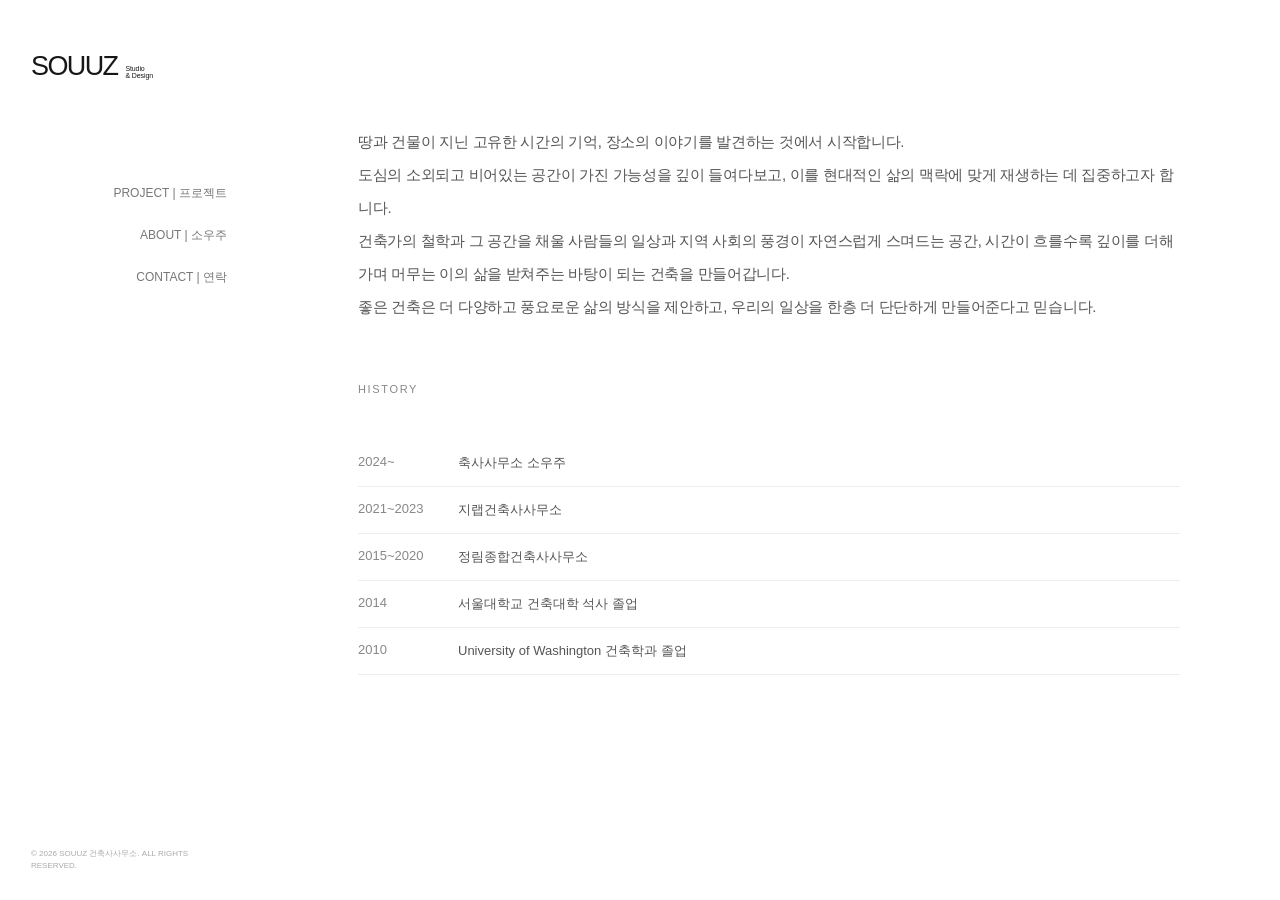
==== about.html @ e61dbb75 "Update mobile responsive hamburger menu" ====
<!doctype html>
<html lang="ko">
<head>
	<meta charset="utf-8">
	<meta name="viewport" content="width=device-width, initial-scale=1">
	<meta name="description" content="건축 스튜디오 포트폴리오 데모">
	<title>SOUUZ</title>
	<link rel="stylesheet" href="styles.css">
	<link rel="preconnect" href="https://fonts.googleapis.com">
	<link rel="preconnect" href="https://fonts.gstatic.com" crossorigin>
	<link href="https://fonts.googleapis.com/css2?family=Instrument+Serif:ital@0;1&family=Inter:wght@300;400;500;600&display=swap" rel="stylesheet">
	<link rel="stylesheet" href="https://cdn.jsdelivr.net/npm/swiper@11/swiper-bundle.min.css"/>
	<script src="https://cdn.jsdelivr.net/npm/swiper@11/swiper-bundle.min.js"></script>
</head>
<body>
	<div class="site-shell">
		<header class="sidebar">
			<a class="brand" href="./index.html" aria-label="홈으로 이동">
				<strong>SOUUZ</strong>
				<span>Studio<br>&amp; Design</span>
			</a>
			<button class="menu-toggle" aria-expanded="false" aria-controls="main-menu">
				<span></span><span></span><span></span>
				<span class="sr-only">메뉴 열기</span>
		    </button>
			<nav id="main-menu" class="main-nav" aria-label="주 메뉴">
				<a href="./index.html">PROJECT <span>| 프로젝트</span></a>
				<a href="./about.html">ABOUT <span>| 소우주</span></a>
				<a href="./contact.html">CONTACT <span>| 연락</span></a>
			</nav>
			<p class="copyright">© 2026 SOUUZ 건축사사무소. ALL RIGHTS RESERVED.</p>
		</header>
		<main class="about-page">
			<section class="about-intro">
				<p>
					땅과 건물이 지닌 고유한 시간의 기억, 장소의 이야기를 발견하는 것에서 시작합니다. </br>
					도심의 소외되고 비어있는 공간이 가진 가능성을 깊이 들여다보고, 이를 현대적인 삶의 맥락에 맞게 재생하는 데 집중하고자 합니다. </br>
					건축가의 철학과 그 공간을 채울 사람들의 일상과 지역 사회의 풍경이 자연스럽게 스며드는 공간, 시간이 흐를수록 깊이를 더해가며 머무는 이의 삶을 받쳐주는 바탕이 되는 건축을 만들어갑니다. </br>
					좋은 건축은 더 다양하고 풍요로운 삶의 방식을 제안하고, 우리의 일상을 한층 더 단단하게 만들어준다고 믿습니다. 
				</p>
			</section>
			<section class="about-history">
			   <h2>HISTORY</h2>
				<div class="history-list">
					<div class="history-item">
						<span>2024~ </span>
						<p>축사사무소 소우주</p>
					</div>
					<div class="history-item">
						<span>2021~2023</span>
						<p>지랩건축사사무소</p>
					</div>
					<div class="history-item">
						<span>2015~2020</span>
						<p>정림종합건축사사무소</p>
					</div>
					<div class="history-item">
						<span>2014</span>
						<p>서울대학교 건축대학 석사 졸업</p>
					</div>
					<div class="history-item">
						<span>2010</span>
						<p>University of Washington 건축학과 졸업</p>
					</div>
				</div>
			</section>
		</main>
	</div>
	<script src="sub_script.js"></script>
	<script src="script.js"></script>
</body>
</html>
---- styles.css ----
:root {
  --sidebar: 258px;
  --ink: #171717;
  --muted: #777;
}

@font-face {
    font-family: "Satoshi";
    src: url("fonts/Satoshi-Regular.woff2") format("woff2");
    font-weight: 400;
}

@font-face {
    font-family: "Satoshi";
    src: url("fonts/Satoshi-Medium.woff2") format("woff2");
    font-weight: 500;
}

@font-face {
    font-family: "Satoshi";
    src: url("fonts/Satoshi-Bold.woff2") format("woff2");
    font-weight: 700;
}

* { box-sizing: border-box; }
html { scroll-behavior: smooth; }
body { margin: 0; color: var(--ink); background: #fff; font-family: Arial, "Noto Sans KR", sans-serif; }
button, a { color: inherit; }
button { font: inherit; }
.sr-only { position: absolute; width: 1px; height: 1px; padding: 0; margin: -1px; overflow: hidden; clip: rect(0,0,0,0); white-space: nowrap; border: 0; }

.site-shell { min-height: 100svh; display: grid; grid-template-columns: var(--sidebar) minmax(0, 1fr); }
.sidebar { position: relative; z-index: 10; min-height: 100svh; padding: 54px 31px 28px; display: flex; flex-direction: column; background: #fff; }
.brand { display: flex; align-items: flex-end; gap: 8px; text-decoration: none; width: fit-content; }
.brand strong { font-family: Georgia, "Times New Roman", serif; font-size: 27px; letter-spacing: -3px; line-height: .95; }
.brand span { font-size: 7px; line-height: 1.05; letter-spacing: -.1px; }
.main-nav { margin-top: 105px; display: flex; flex-direction: column; align-items: flex-end; gap: 25px; }
.main-nav a { position: relative; font-size: 12px; font-weight: 400; color: #777; text-decoration: none; transition: color .25s ease; }
.main-nav a::after { content: ""; position: absolute; left: 0; bottom: -5px; width: 0; height: 1px; background: #111; transition: width .25s ease; }
.main-nav a:hover, .main-nav a:focus-visible { color: #111; }
.main-nav a:hover::after, .main-nav a:focus-visible::after { width: 100%; }
.copyright { margin: auto 0 0; color: #aaa; font-size: 8px; line-height: 1.5; }
.menu-toggle { display: none; }
.menu-toggle{ position:relative; z-index:30;}

/* ===========================
   PROJECT GRID
=========================== */

.project-grid{
    min-width:0;
    min-height:100svh;

    display:grid;
    grid-template-columns:repeat(3,minmax(280px,1fr));

    gap:55px 42px;

    padding:60px;

    align-content:start;

    background:#fff;
}

.project-card{
    display:block;
    text-decoration:none;
    color:#171717;
}

.project-card:hover{
    cursor:pointer;
}

.thumb{
    overflow:hidden;
    background:#f2f2f2;
}

.thumb img{
    display:block;
    width:100%;
    aspect-ratio:5 / 4;
    object-fit:cover;
    transition:.45s ease;
}

.project-card:hover img{
    transform:scale(1.03);
}

.project-text{
    margin-top:16px;
}

.project-text h3{
    font-family: Arial,"Noto Sans KR",sans-serif;
    font-size:18px;
    font-weight:400;
    letter-spacing:-0.02em;
}

.project-text p{
    margin-top:3px;
    color:#777;
    font-size:12px;
    letter-spacing:.01em;
    text-transform:uppercase;
}

body{
    font-family:"Satoshi","Noto Sans KR",sans-serif;
}

.brand strong{
    font-family:"Satoshi",sans-serif;
    font-weight:500;
    letter-spacing:-0.06em;
}

@media (max-width: 760px) {
  .site-shell { display: block; }
  .sidebar { position: fixed; inset: 0 0 auto; min-height: 0; height: 76px; padding: 0 22px; flex-direction: row; align-items: center; justify-content: space-between; background: rgba(255,255,255,.96); backdrop-filter: blur(8px); }
  .brand strong { font-size: 24px; }
  .menu-toggle { display: grid; gap: 4px; padding: 10px 4px; border: 0; background: transparent; cursor: pointer; }
  .menu-toggle > span:not(.sr-only) { width: 23px; height: 1px; background: #111; transition: transform .25s, opacity .25s; }
  .menu-toggle[aria-expanded="true"] > span:nth-child(1) { transform: translateY(5px) rotate(45deg); }
  .menu-toggle[aria-expanded="true"] > span:nth-child(2) { opacity: 0; }
  .menu-toggle[aria-expanded="true"] > span:nth-child(3) { transform: translateY(-5px) rotate(-45deg); }
  .main-nav { position: fixed; z-index: 20; inset: 76px 0 auto; margin: 0; padding: 38px 25px 44px; align-items: center; gap: 28px; background: rgba(255,255,255,.97); transform: translateY(-130%); opacity: 0; transition: transform .32s ease, opacity .25s ease; }
  .main-nav.is-open { transform: translateY(0); opacity: 1; }
  .main-nav a { font-size: 13px; }
  .copyright { display: none; }
  .hero { min-height: 100svh; }
  .project-info { left: 23px; bottom: 92px; }
  .project-info h1 { font-size: clamp(35px, 11vw, 54px); }
  .slider-controls { right: 20px; bottom: 27px; }
}

.project-slider{
    width:100%;
    height:calc(100vh - 120px);
}

.project-slider .swiper{
    width:100%;
    height:100%;
}

.swiper-slide{
    display:flex;
    align-items:center;
    justify-content:center;
}

.swiper-slide img{
    width:100%;
    height:100%;
    object-fit:contain;
}

.swiper-button-prev,
.swiper-button-next{
    color:#111;
}

.project-detail{
    display:grid;
    grid-template-columns:280px 1fr;
    gap:50px;
    padding:60px;
    height:100vh;
}

.project-meta{
    align-self:end;
    padding-bottom:20px;
}

.project-meta{
    font-size:12px;
    line-height:1.8;
}


.project-meta h1{
    font-size:16px;
    font-weight:500;
    margin-bottom:40px;
}


.project-slider{
    width:100%;
    height:calc(100vh - 120px);
}


.project-slider img{
    width:100%;
    height:100%;
    object-fit:contain;
}

.about-page{
    padding:80px 100px;
}

.about-intro{
    max-width:100%;
    padding-top:30px;
    margin-bottom:60px;
}

.about-intro p{
    font-size:15px;
    line-height:2.2;
    letter-spacing:-0.02em;
    color:#555;
}


.about-history{
    max-width:850px;
}


.about-history h2{
    font-size:11px;
    font-weight:400;
    letter-spacing:.15em;
    color:#888;
    margin-bottom:45px;
}


.history-item{
    display:grid;
    grid-template-columns:120px 1fr;
    padding:18px 0;
    border-bottom:1px solid #ededed;

    font-size:13px;
}


.history-item span{
    color:#999;
}


.history-item p{
    margin:0;
    color:#555;
}


.history-item{
    display:grid;
    grid-template-columns:100px 1fr;
    padding:14px 0;
    border-bottom:1px solid #eee;
    font-size:13px;
}


.history-item span{
    color:#888;
}


.history-item p{
    margin:0;
}

.contact-page{
    padding:80px;
}

.contact-content{
    max-width:500px;
}


.contact-content h1{
    font-size:12px;
    font-weight:400;
    margin-bottom:80px;
}


.contact-info{
    font-size:14px;
    line-height:2.2;
    color:#555;
}


.contact-info p{
    margin:0;
}

@media (prefers-reduced-motion: reduce) {
  *, *::before, *::after { scroll-behavior: auto !important; transition-duration: .01ms !important; }
}


/* ===========================
   RESPONSIVE FIX
=========================== */


/* Tablet */
@media (max-width: 1024px) {

    :root {
        --sidebar: 220px;
    }


    .project-grid {
        grid-template-columns: repeat(2, minmax(220px,1fr));
        gap: 40px 30px;
        padding: 40px;
    }


    .project-detail {
        grid-template-columns: 220px 1fr;
        gap: 30px;
        padding: 40px;
    }


    .about-page {
        padding: 60px;
    }


    .contact-page {
        padding: 60px;
    }

}



/* Mobile */
@media (max-width:760px){


    /* ��ü ���̾ƿ� */
    .site-shell{
        display:block;
    }


    /* ������Ʈ ����Ʈ */
    .project-grid{

        display:grid;

        grid-template-columns:1fr;

        gap:35px;

        padding:95px 22px 40px;

    }


    .project-card{
        width:100%;
    }


    .thumb img{
        aspect-ratio:4 / 3;
    }


    .project-text{
        margin-top:12px;
    }


    .project-text h3{
        font-size:16px;
    }



    /* �� ������ */

    .project-detail{

        display:flex;

        flex-direction:column;

        height:auto;

        padding:100px 22px 40px;

        gap:30px;

    }


    .project-meta{

        order:2;

    }


    .project-meta h1{

        margin-bottom:20px;

    }


    .project-slider{

        order:1;

        height:auto;

        aspect-ratio:4 / 3;

    }


    .project-slider .swiper{

        height:100%;

    }


    .swiper-slide img{

        object-fit:contain;

    }




    /* ABOUT */

    .about-page{

        padding:110px 22px 50px;

    }


    .about-intro{

        padding-top:0;

        margin-bottom:40px;

    }


    .about-intro p{

        font-size:14px;

        line-height:2;

    }



    .history-item{

        grid-template-columns:80px 1fr;

        font-size:12px;

        gap:10px;

    }




    /* CONTACT */

    .contact-page{

        padding:110px 22px 50px;

    }


    .contact-content{

        max-width:none;

    }


    .contact-content h1{

        margin-bottom:50px;

    }


    .contact-info{

        font-size:13px;

    }


}




/* ���� ����� */
@media(max-width:420px){


    .brand strong{

        font-size:22px;

    }


    .project-grid{

        padding-left:18px;

        padding-right:18px;

    }


    .project-text h3{

        font-size:15px;

    }


}
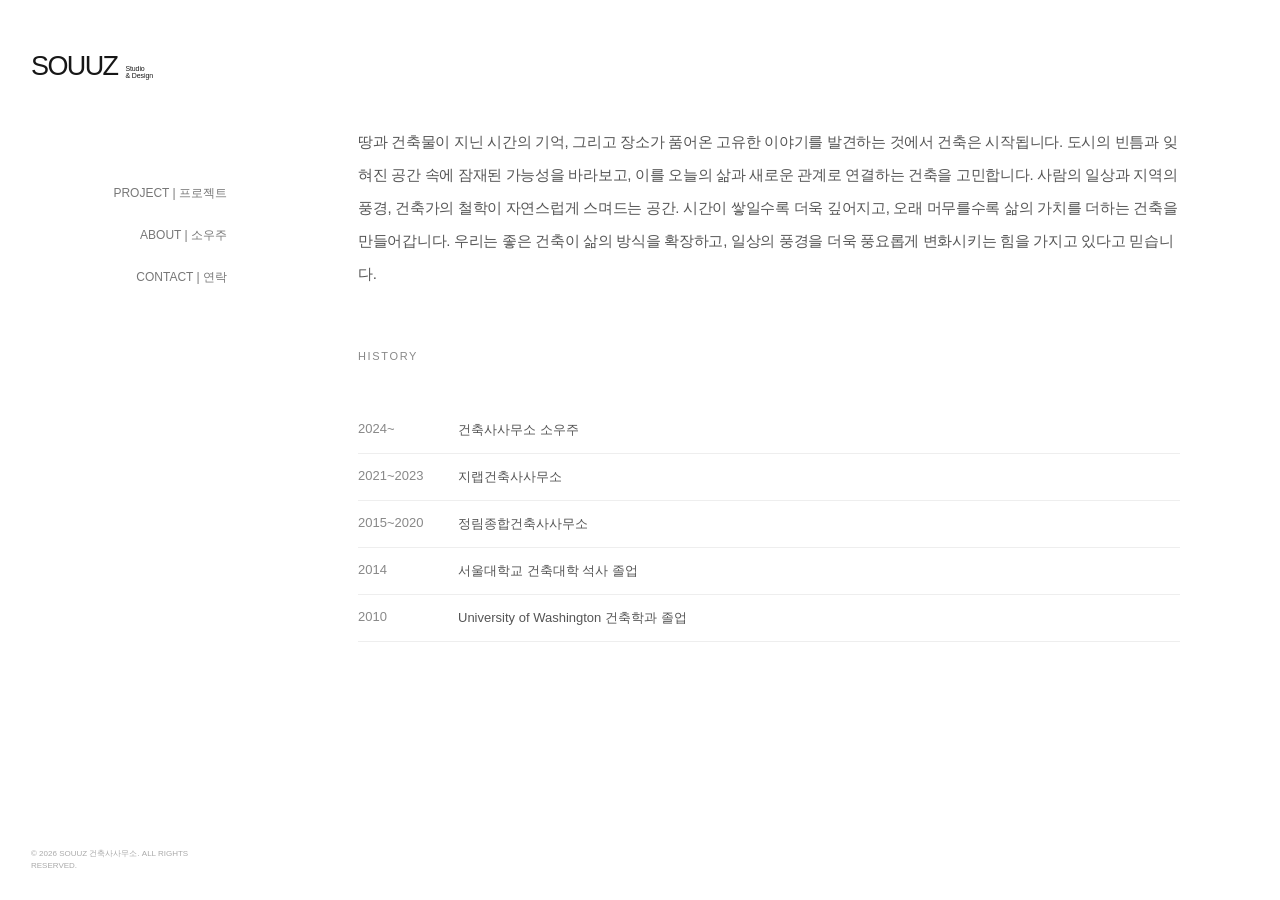
==== commit f3abb6af: "Revise about section and update history text" ====
--- a/about.html
+++ b/about.html
@@ -33,10 +33,10 @@
 		<main class="about-page">
 			<section class="about-intro">
 				<p>
-					땅과 건물이 지닌 고유한 시간의 기억, 장소의 이야기를 발견하는 것에서 시작합니다. </br>
-					도심의 소외되고 비어있는 공간이 가진 가능성을 깊이 들여다보고, 이를 현대적인 삶의 맥락에 맞게 재생하는 데 집중하고자 합니다. </br>
-					건축가의 철학과 그 공간을 채울 사람들의 일상과 지역 사회의 풍경이 자연스럽게 스며드는 공간, 시간이 흐를수록 깊이를 더해가며 머무는 이의 삶을 받쳐주는 바탕이 되는 건축을 만들어갑니다. </br>
-					좋은 건축은 더 다양하고 풍요로운 삶의 방식을 제안하고, 우리의 일상을 한층 더 단단하게 만들어준다고 믿습니다. 
+				땅과 건축물이 지닌 시간의 기억, 그리고 장소가 품어온 고유한 이야기를 발견하는 것에서 건축은 시작됩니다.
+                도시의 빈틈과 잊혀진 공간 속에 잠재된 가능성을 바라보고, 이를 오늘의 삶과 새로운 관계로 연결하는 건축을 고민합니다.
+                사람의 일상과 지역의 풍경, 건축가의 철학이 자연스럽게 스며드는 공간. 시간이 쌓일수록 더욱 깊어지고, 오래 머무를수록 삶의 가치를 더하는 건축을 만들어갑니다.
+                우리는 좋은 건축이 삶의 방식을 확장하고, 일상의 풍경을 더욱 풍요롭게 변화시키는 힘을 가지고 있다고 믿습니다.
 				</p>
 			</section>
 			<section class="about-history">
@@ -44,7 +44,7 @@
 				<div class="history-list">
 					<div class="history-item">
 						<span>2024~ </span>
-						<p>축사사무소 소우주</p>
+						<p>건축사사무소 소우주</p>
 					</div>
 					<div class="history-item">
 						<span>2021~2023</span>
--- a/styles.css
+++ b/styles.css
@@ -28,7 +28,6 @@
 button, a { color: inherit; }
 button { font: inherit; }
 .sr-only { position: absolute; width: 1px; height: 1px; padding: 0; margin: -1px; overflow: hidden; clip: rect(0,0,0,0); white-space: nowrap; border: 0; }
-
 .site-shell { min-height: 100svh; display: grid; grid-template-columns: var(--sidebar) minmax(0, 1fr); }
 .sidebar { position: relative; z-index: 10; min-height: 100svh; padding: 54px 31px 28px; display: flex; flex-direction: column; background: #fff; }
 .brand { display: flex; align-items: flex-end; gap: 8px; text-decoration: none; width: fit-content; }
@@ -138,16 +137,6 @@
   .slider-controls { right: 20px; bottom: 27px; }
 }
 
-.project-slider{
-    width:100%;
-    height:calc(100vh - 120px);
-}
-
-.project-slider .swiper{
-    width:100%;
-    height:100%;
-}
-
 .swiper-slide{
     display:flex;
     align-items:center;
@@ -162,7 +151,25 @@
 
 .swiper-button-prev,
 .swiper-button-next{
-    color:#111;
+    width:48px;
+    height:48px;
+    color:rgba(255,255,255,.35) !important;
+    transition:color .25s ease;
+}
+
+.project-slider:hover .swiper-button-prev,
+.project-slider:hover .swiper-button-next{
+    color:rgba(255,255,255,.90) !important;
+}
+
+.project-slider{
+    width:100%;
+    height:calc(100vh - 120px);
+}
+
+.project-slider .swiper{
+    width:100%;
+    height:100%;
 }
 
 .project-detail{
@@ -183,19 +190,16 @@
     line-height:1.8;
 }
 
-
 .project-meta h1{
     font-size:16px;
     font-weight:500;
     margin-bottom:40px;
 }
 
-
 .project-slider{
     width:100%;
     height:calc(100vh - 120px);
 }
-
 
 .project-slider img{
     width:100%;
@@ -220,11 +224,9 @@
     color:#555;
 }
 
-
 .about-history{
     max-width:850px;
 }
-
 
 .about-history h2{
     font-size:11px;
@@ -234,7 +236,6 @@
     margin-bottom:45px;
 }
 
-
 .history-item{
     display:grid;
     grid-template-columns:120px 1fr;
@@ -244,17 +245,14 @@
     font-size:13px;
 }
 
-
 .history-item span{
     color:#999;
 }
-
 
 .history-item p{
     margin:0;
     color:#555;
 }
-
 
 .history-item{
     display:grid;
@@ -264,12 +262,10 @@
     font-size:13px;
 }
 
-
 .history-item span{
     color:#888;
 }
 
-
 .history-item p{
     margin:0;
 }
@@ -281,7 +277,6 @@
 .contact-content{
     max-width:500px;
 }
-
 
 .contact-content h1{
     font-size:12px;
@@ -289,16 +284,104 @@
     margin-bottom:80px;
 }
 
-
 .contact-info{
     font-size:14px;
     line-height:2.2;
     color:#555;
 }
 
-
 .contact-info p{
     margin:0;
+}
+
+.contact-form{
+    margin-top:60px;
+    display:flex;
+    flex-direction:column;
+    gap:18px;
+}
+
+.contact-form input,
+.contact-form textarea{
+    width:100%;
+    border:none;
+    border-bottom:1px solid #ddd;
+    padding:12px 0;
+    background:transparent;
+    font-size:14px;
+    color:#171717;
+    outline:none;
+    font-family:"Satoshi","Noto Sans KR",sans-serif;
+}
+
+.contact-form textarea{
+    resize:none;
+    min-height:140px;
+}
+
+.contact-form input:focus,
+.contact-form textarea:focus{
+    border-color:#111;
+}
+
+.contact-form button{
+    margin-top:20px;
+    align-self:flex-start;
+    border:none;
+    background:none;
+    cursor:pointer;
+    font-size:13px;
+    letter-spacing:.08em;
+    color:#171717;
+    transition:.25s;
+}
+
+.contact-form button:hover{
+    opacity:.5;
+}
+
+.contact-wrapper{
+    display:grid;
+    grid-template-columns:320px 1fr;
+    gap:100px;
+    align-items:start;
+}
+
+.contact-left{
+    font-size:14px;
+    line-height:2;
+}
+
+.contact-right{
+    max-width:650px;
+}
+
+.contact-form-header{
+    display:flex;
+    align-items:center;
+    gap:12px;
+    margin-bottom:30px;
+    padding-bottom:14px;
+    border-bottom:1px solid #ececec;
+}
+
+.contact-title{
+    font-size:12px;
+    color:#999;
+    font-weight:400;
+    letter-spacing:.05em;
+    white-space:nowrap;
+}
+
+.contact-email{
+    font-size:12px;
+    color:#999;
+    text-decoration:none;
+    transition:.25s ease;
+}
+
+.contact-email:hover{
+    color:#171717;
 }
 
 @media (prefers-reduced-motion: reduce) {
@@ -310,14 +393,11 @@
    RESPONSIVE FIX
 =========================== */
 
-
 /* Tablet */
 @media (max-width: 1024px) {
-
     :root {
         --sidebar: 220px;
     }
-
 
     .project-grid {
         grid-template-columns: repeat(2, minmax(220px,1fr));
@@ -325,231 +405,154 @@
         padding: 40px;
     }
 
-
     .project-detail {
         grid-template-columns: 220px 1fr;
         gap: 30px;
         padding: 40px;
     }
 
-
     .about-page {
         padding: 60px;
     }
 
-
     .contact-page {
         padding: 60px;
     }
-
-}
-
-
+}
 
 /* Mobile */
 @media (max-width:760px){
-
-
-    /* ��ü ���̾ƿ� */
+    /* 전체 레이아웃 */
     .site-shell{
         display:block;
     }
 
-
-    /* ������Ʈ ����Ʈ */
+    /* 프로젝트 리스트 */
     .project-grid{
-
         display:grid;
-
         grid-template-columns:1fr;
-
         gap:35px;
-
         padding:95px 22px 40px;
-
-    }
-
+    }
 
     .project-card{
         width:100%;
     }
 
-
     .thumb img{
         aspect-ratio:4 / 3;
     }
 
-
     .project-text{
         margin-top:12px;
     }
 
-
     .project-text h3{
         font-size:16px;
     }
 
-
-
-    /* �� ������ */
-
+    /* 상세 페이지 */
     .project-detail{
-
         display:flex;
-
         flex-direction:column;
-
         height:auto;
-
         padding:100px 22px 40px;
-
         gap:30px;
-
-    }
-
+    }
 
     .project-meta{
-
         order:2;
-
-    }
-
+    }
 
     .project-meta h1{
-
         margin-bottom:20px;
-
-    }
-
+    }
 
     .project-slider{
-
         order:1;
-
         height:auto;
-
         aspect-ratio:4 / 3;
-
-    }
-
+    }
 
     .project-slider .swiper{
-
         height:100%;
-
-    }
-
+    }
 
     .swiper-slide img{
-
         object-fit:contain;
-
-    }
-
-
-
+    }
 
     /* ABOUT */
-
     .about-page{
-
         padding:110px 22px 50px;
-
-    }
-
+    }
 
     .about-intro{
-
         padding-top:0;
-
         margin-bottom:40px;
-
-    }
-
+    }
 
     .about-intro p{
-
         font-size:14px;
-
         line-height:2;
-
-    }
-
-
+    }
 
     .history-item{
-
         grid-template-columns:80px 1fr;
-
         font-size:12px;
-
         gap:10px;
-
-    }
-
-
-
+    }
 
     /* CONTACT */
-
     .contact-page{
-
         padding:110px 22px 50px;
-
-    }
-
+    }
 
     .contact-content{
-
         max-width:none;
-
-    }
-
+    }
 
     .contact-content h1{
-
         margin-bottom:50px;
-
-    }
-
+    }
 
     .contact-info{
-
         font-size:13px;
-
-    }
-
-
-}
-
-
-
-
-/* ���� ����� */
+    }
+}
+
+/* 작은 모바일 */
 @media(max-width:420px){
-
-
     .brand strong{
-
         font-size:22px;
-
-    }
-
+    }
 
     .project-grid{
-
         padding-left:18px;
-
         padding-right:18px;
-
-    }
-
+    }
 
     .project-text h3{
-
         font-size:15px;
-
-    }
-
-
-}+    }
+}
+
+@media (max-width:760px){
+    .swiper-button-prev::after,
+    .swiper-button-next::after{
+        font-size:18px !important;
+    }
+
+    .swiper-button-prev,
+    .swiper-button-next{
+        width:36px !important;
+        height:36px !important;
+    }
+}
+
+@media(max-width:760px){
+	.contact-wrapper{
+		grid-template-columns:1fr;
+		gap:50px;
+	}
+}
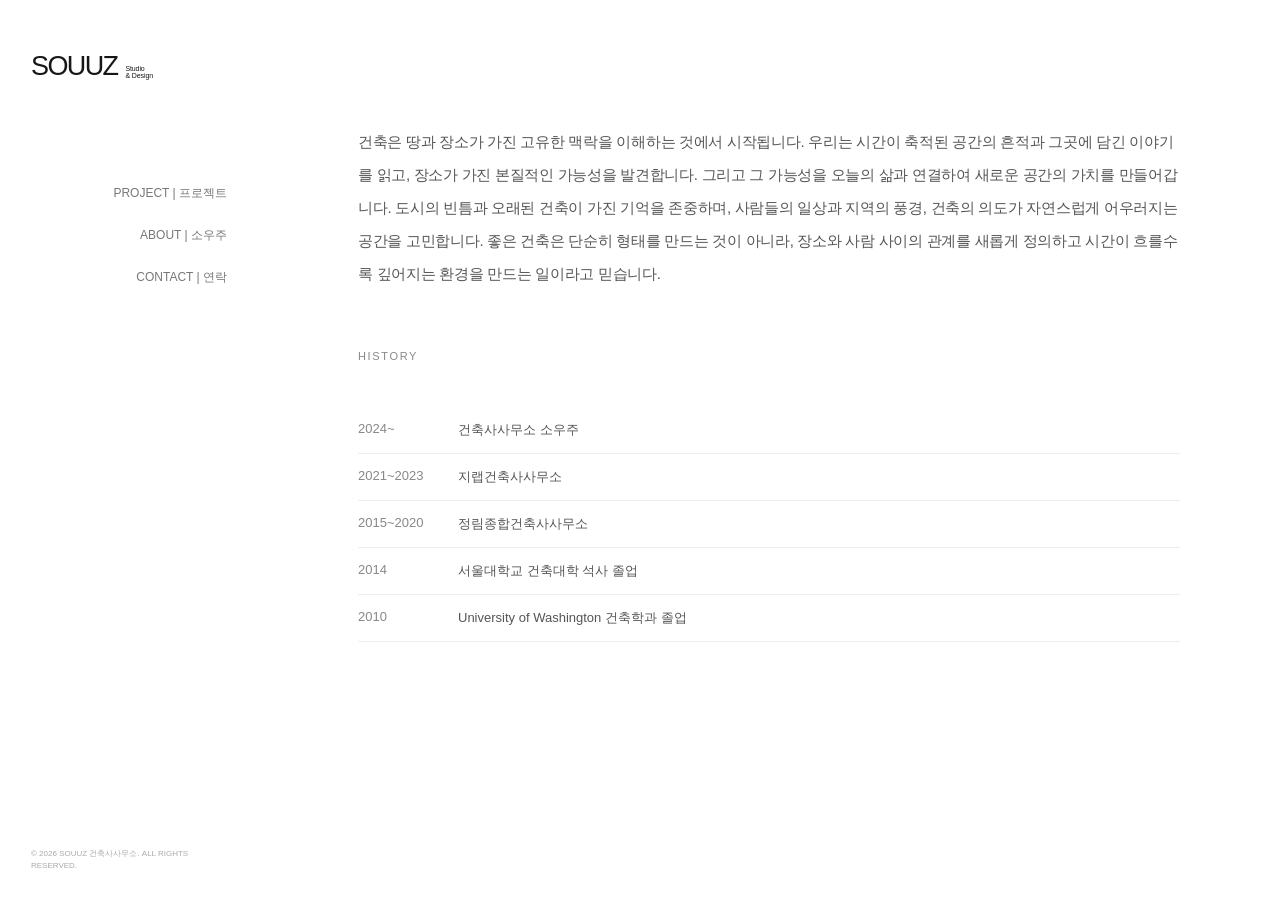
==== commit 43f29195: "Update about.html" ====
--- a/about.html
+++ b/about.html
@@ -33,10 +33,11 @@
 		<main class="about-page">
 			<section class="about-intro">
 				<p>
-				땅과 건축물이 지닌 시간의 기억, 그리고 장소가 품어온 고유한 이야기를 발견하는 것에서 건축은 시작됩니다.
-                도시의 빈틈과 잊혀진 공간 속에 잠재된 가능성을 바라보고, 이를 오늘의 삶과 새로운 관계로 연결하는 건축을 고민합니다.
-                사람의 일상과 지역의 풍경, 건축가의 철학이 자연스럽게 스며드는 공간. 시간이 쌓일수록 더욱 깊어지고, 오래 머무를수록 삶의 가치를 더하는 건축을 만들어갑니다.
-                우리는 좋은 건축이 삶의 방식을 확장하고, 일상의 풍경을 더욱 풍요롭게 변화시키는 힘을 가지고 있다고 믿습니다.
+				건축은 땅과 장소가 가진 고유한 맥락을 이해하는 것에서 시작됩니다.
+                우리는 시간이 축적된 공간의 흔적과 그곳에 담긴 이야기를 읽고, 장소가 가진 본질적인 가능성을 발견합니다.
+                그리고 그 가능성을 오늘의 삶과 연결하여 새로운 공간의 가치를 만들어갑니다.
+                도시의 빈틈과 오래된 건축이 가진 기억을 존중하며, 사람들의 일상과 지역의 풍경, 건축의 의도가 자연스럽게 어우러지는 공간을 고민합니다.
+                좋은 건축은 단순히 형태를 만드는 것이 아니라, 장소와 사람 사이의 관계를 새롭게 정의하고 시간이 흐를수록 깊어지는 환경을 만드는 일이라고 믿습니다.
 				</p>
 			</section>
 			<section class="about-history">
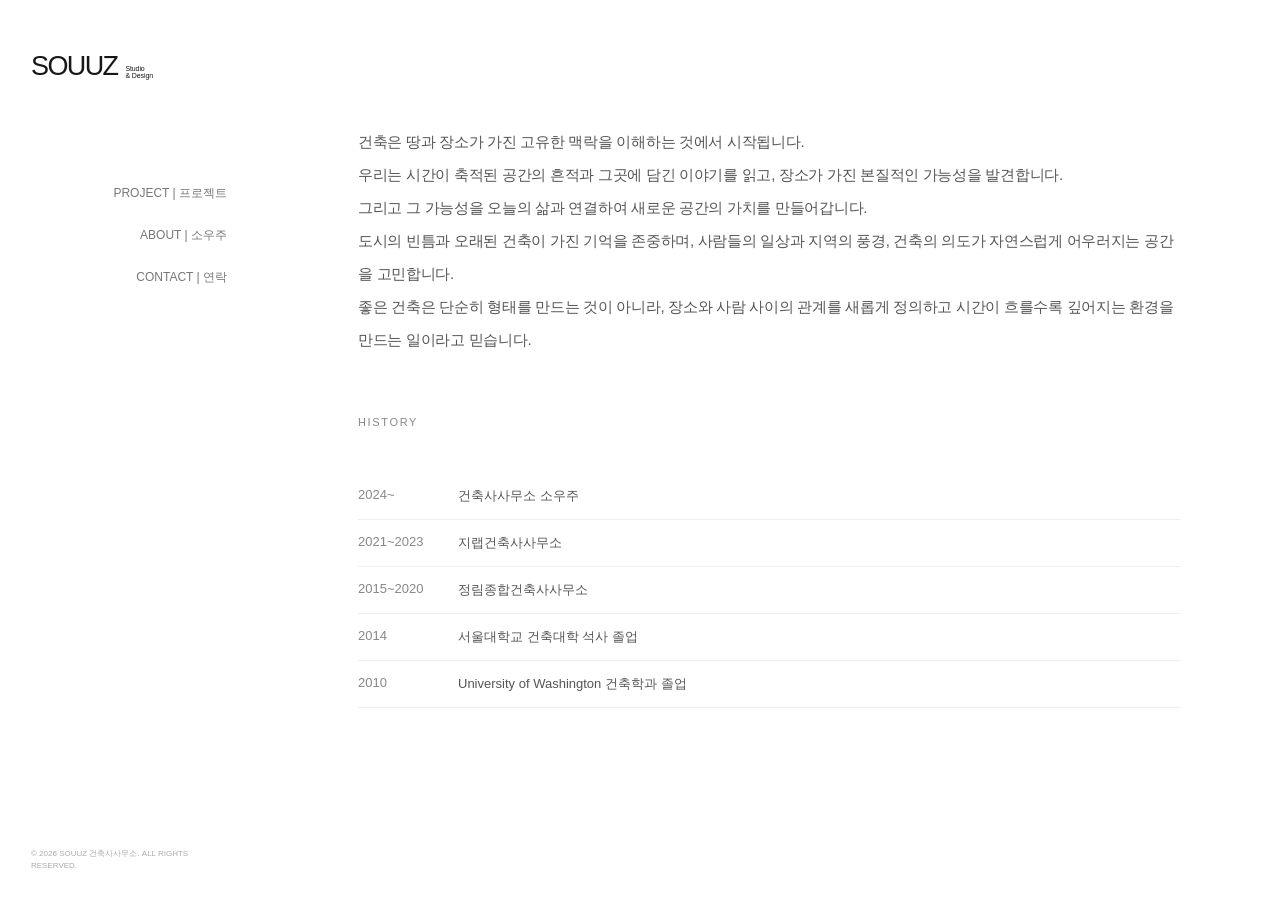
==== commit 3c5af1a2: "Enhance about section with line breaks Added line breaks to the about section text." ====
--- a/about.html
+++ b/about.html
@@ -33,10 +33,10 @@
 		<main class="about-page">
 			<section class="about-intro">
 				<p>
-				건축은 땅과 장소가 가진 고유한 맥락을 이해하는 것에서 시작됩니다.
-                우리는 시간이 축적된 공간의 흔적과 그곳에 담긴 이야기를 읽고, 장소가 가진 본질적인 가능성을 발견합니다.
-                그리고 그 가능성을 오늘의 삶과 연결하여 새로운 공간의 가치를 만들어갑니다.
-                도시의 빈틈과 오래된 건축이 가진 기억을 존중하며, 사람들의 일상과 지역의 풍경, 건축의 의도가 자연스럽게 어우러지는 공간을 고민합니다.
+				건축은 땅과 장소가 가진 고유한 맥락을 이해하는 것에서 시작됩니다. </br>
+                우리는 시간이 축적된 공간의 흔적과 그곳에 담긴 이야기를 읽고, 장소가 가진 본질적인 가능성을 발견합니다. </br>
+                그리고 그 가능성을 오늘의 삶과 연결하여 새로운 공간의 가치를 만들어갑니다. </br>
+                도시의 빈틈과 오래된 건축이 가진 기억을 존중하며, 사람들의 일상과 지역의 풍경, 건축의 의도가 자연스럽게 어우러지는 공간을 고민합니다. </br>
                 좋은 건축은 단순히 형태를 만드는 것이 아니라, 장소와 사람 사이의 관계를 새롭게 정의하고 시간이 흐를수록 깊어지는 환경을 만드는 일이라고 믿습니다.
 				</p>
 			</section>
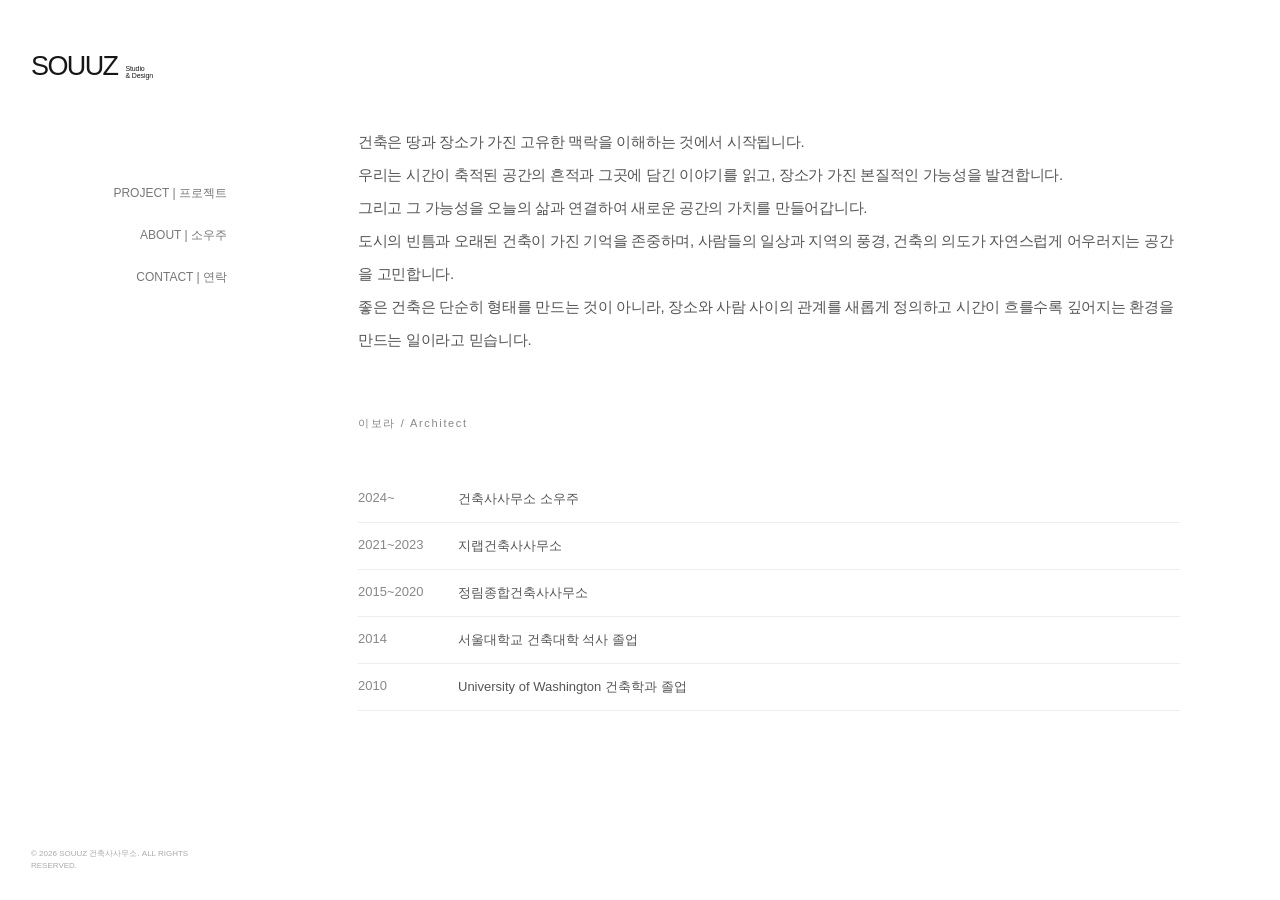
==== commit 4c67dc3f: "Update history section title to include architect name" ====
--- a/about.html
+++ b/about.html
@@ -41,7 +41,7 @@
 				</p>
 			</section>
 			<section class="about-history">
-			   <h2>HISTORY</h2>
+			   <h2>이보라 / Architect</h2>
 				<div class="history-list">
 					<div class="history-item">
 						<span>2024~ </span>
